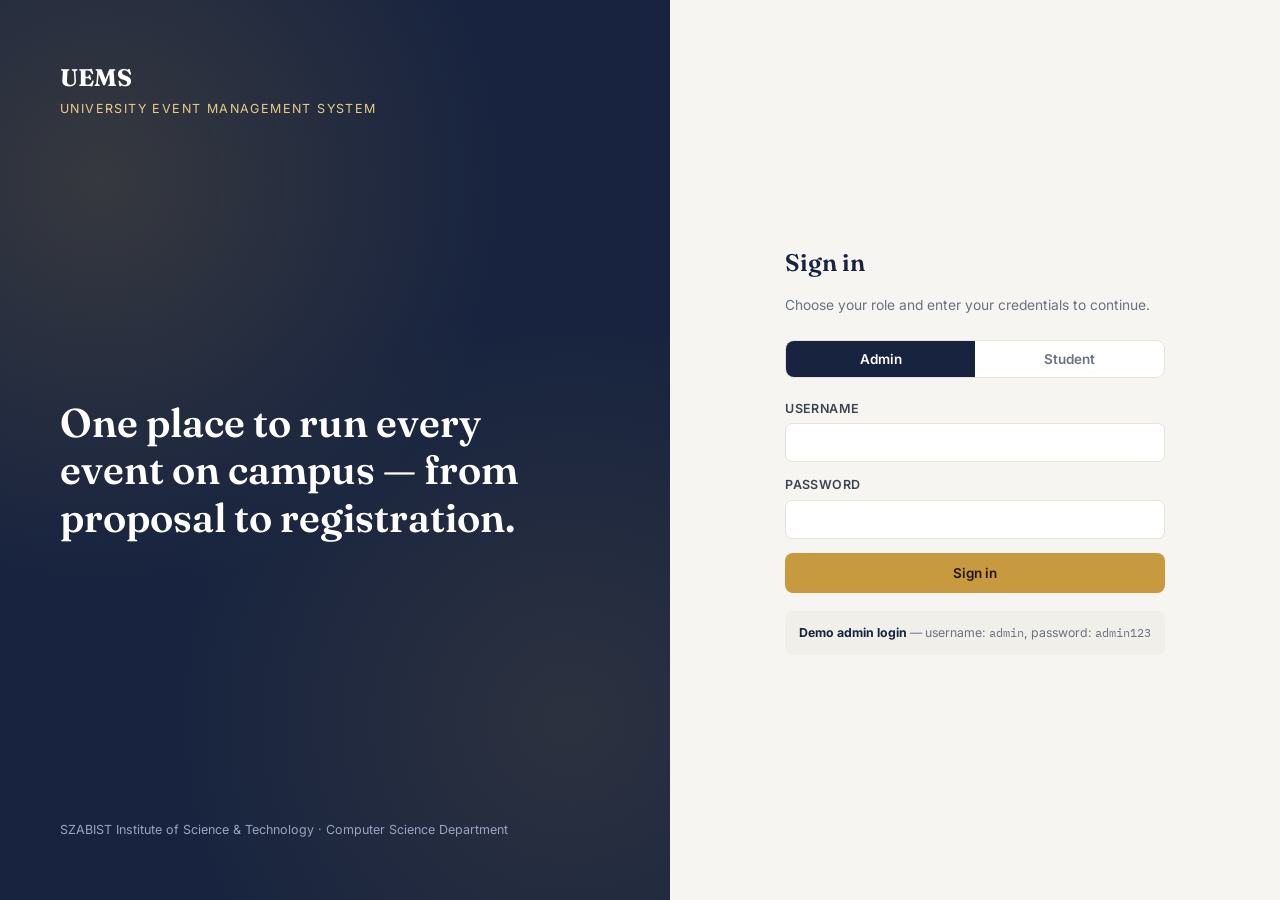
==== admin.html @ 1f8d7c27 "Initial commit" ====
<!DOCTYPE html>
<html lang="en">
<head>
<meta charset="UTF-8" />
<meta name="viewport" content="width=device-width, initial-scale=1.0" />
<title>UEMS — Admin</title>
<link rel="stylesheet" href="style.css" />
</head>
<body>

<div class="shell">
  <aside class="sidebar">
    <div class="brand">
      <div class="mark">UEMS</div>
      <div class="sub">Admin Console</div>
    </div>
    <nav class="nav-group">
      <button class="nav-btn active" data-view="students" onclick="showView('students')">Manage Students</button>
      <button class="nav-btn" data-view="events" onclick="showView('events')">Manage Events</button>
    </nav>
    <div class="sidebar-footer">
      <div class="session-card"><strong id="sessionName">—</strong>Administrator</div>
      <button class="logout-btn" onclick="handleLogout()">Log out</button>
    </div>
  </aside>

  <main class="main">

    <!-- ===================== STUDENTS VIEW ===================== -->
    <section class="view active" id="view-students">
      <div class="page-head">
        <div>
          <h1>Manage Students</h1>
          <p>Add, update, and search student records.</p>
        </div>
        <button class="btn btn-gold" onclick="openStudentModal()">+ Add Student</button>
      </div>

      <div class="panel">
        <div class="panel-head">
          <h2>All Students</h2>
          <div class="toolbar">
            <input class="search-input" id="studentSearch" placeholder="Search by name, roll no, email, department…" oninput="renderStudents()" />
          </div>
        </div>
        <div id="studentsTableWrap"></div>
      </div>
    </section>

    <!-- ===================== EVENTS VIEW ===================== -->
    <section class="view" id="view-events">
      <div class="page-head">
        <div>
          <h1>Manage Events</h1>
          <p>Create, update, and search campus events.</p>
        </div>
        <button class="btn btn-gold" onclick="openEventModal()">+ Add Event</button>
      </div>

      <div class="panel">
        <div class="panel-head">
          <h2>All Events</h2>
          <div class="toolbar">
            <select class="select-input" id="eventCategoryFilter" onchange="renderEvents()"></select>
            <input class="search-input" id="eventSearch" placeholder="Search by title, venue, category…" oninput="renderEvents()" />
          </div>
        </div>
        <div id="eventsTableWrap"></div>
      </div>
    </section>

  </main>
</div>

<!-- Student modal -->
<div class="modal-backdrop" id="studentModalBackdrop">
  <div class="modal">
    <div class="modal-head">
      <h2 id="studentModalTitle">Add Student</h2>
      <button class="modal-close" onclick="closeStudentModal()">&times;</button>
    </div>
    <form id="studentForm" onsubmit="submitStudentForm(event)">
      <input type="hidden" id="studentEditingId" />
      <div class="form-grid">
        <div class="field">
          <label for="sf-studentId">Student ID</label>
          <input id="sf-studentId" required placeholder="e.g. STU-1010" />
        </div>
        <div class="field">
          <label for="sf-rollNumber">Roll Number</label>
          <input id="sf-rollNumber" required placeholder="e.g. BSSE-090" />
        </div>
        <div class="field span-2">
          <label for="sf-name">Full Name</label>
          <input id="sf-name" required />
        </div>
        <div class="field span-2">
          <label for="sf-email">Email</label>
          <input id="sf-email" type="email" required />
        </div>
        <div class="field">
          <label for="sf-department">Department</label>
          <input id="sf-department" required placeholder="e.g. Computer Science" />
        </div>
        <div class="field">
          <label for="sf-semester">Semester</label>
          <input id="sf-semester" type="number" min="1" max="12" required />
        </div>
      </div>

      <div id="loginFieldsGroup">
        <div class="form-grid">
          <div class="field">
            <label for="sf-username">Login Username</label>
            <input id="sf-username" placeholder="for student's account" />
          </div>
          <div class="field">
            <label for="sf-password">Login Password</label>
            <input id="sf-password" placeholder="for student's account" />
          </div>
        </div>
      </div>

      <div class="modal-actions">
        <button type="button" class="btn btn-ghost" onclick="closeStudentModal()">Cancel</button>
        <button type="submit" class="btn btn-primary">Save Student</button>
      </div>
    </form>
  </div>
</div>

<!-- Event modal -->
<div class="modal-backdrop" id="eventModalBackdrop">
  <div class="modal">
    <div class="modal-head">
      <h2 id="eventModalTitle">Add Event</h2>
      <button class="modal-close" onclick="closeEventModal()">&times;</button>
    </div>
    <form id="eventForm" onsubmit="submitEventForm(event)">
      <input type="hidden" id="eventEditingId" />
      <div class="form-grid">
        <div class="field span-2">
          <label for="ef-title">Event Title</label>
          <input id="ef-title" required />
        </div>
        <div class="field span-2">
          <label for="ef-description">Description</label>
          <textarea id="ef-description" required></textarea>
        </div>
        <div class="field">
          <label for="ef-category">Category</label>
          <input id="ef-category" required placeholder="e.g. Technology, Sports, Cultural" />
        </div>
        <div class="field">
          <label for="ef-venue">Venue</label>
          <input id="ef-venue" required />
        </div>
        <div class="field">
          <label for="ef-date">Date</label>
          <input id="ef-date" type="date" required />
        </div>
        <div class="field">
          <label for="ef-maxParticipants">Max Participants</label>
          <input id="ef-maxParticipants" type="number" min="1" required />
        </div>
        <div class="field">
          <label for="ef-startTime">Start Time</label>
          <input id="ef-startTime" type="time" required />
        </div>
        <div class="field">
          <label for="ef-endTime">End Time</label>
          <input id="ef-endTime" type="time" required />
        </div>
      </div>
      <div class="modal-actions">
        <button type="button" class="btn btn-ghost" onclick="closeEventModal()">Cancel</button>
        <button type="submit" class="btn btn-primary">Save Event</button>
      </div>
    </form>
  </div>
</div>

<div id="toast"></div>

<script src="db.js"></script>
<script src="auth.js"></script>
<script src="util.js"></script>
<script src="admin.js"></script>
</body>
</html>
---- style.css ----
/* ============================================================
   UEMS Design Tokens
   Palette: ink navy (surface/brand), muted gold (accent/action),
   off-white (page bg), slate (body text), plus semantic
   success/danger for registration states.
   Type: Fraunces (display, used sparingly) + Inter (UI/body) +
   IBM Plex Mono (IDs, timestamps, capacity counters).
   ============================================================ */

@import url("https://fonts.googleapis.com/css2?family=Fraunces:opsz,wght@9..144,500;9..144,600;9..144,700&family=Inter:wght@400;500;600;700&family=IBM+Plex+Mono:wght@400;500&display=swap");

:root {
  --ink: #17233f;
  --ink-2: #223257;
  --gold: #c79a3f;
  --gold-light: #e7cd8b;
  --paper: #f6f5f1;
  --card: #ffffff;
  --slate: #3d4451;
  --slate-soft: #6b7280;
  --line: #e4e2da;
  --success: #2f8f5b;
  --success-bg: #e8f5ee;
  --danger: #c1443b;
  --danger-bg: #fbeae8;
  --radius: 10px;
  --shadow: 0 1px 2px rgba(23, 35, 63, 0.06), 0 4px 16px rgba(23, 35, 63, 0.06);
  --focus: 0 0 0 3px rgba(199, 154, 63, 0.35);
}

* { box-sizing: border-box; }

html, body {
  margin: 0;
  padding: 0;
  background: var(--paper);
  color: var(--slate);
  font-family: "Inter", system-ui, sans-serif;
  font-size: 15px;
  line-height: 1.5;
}

h1, h2, h3, .display {
  font-family: "Fraunces", Georgia, serif;
  color: var(--ink);
  font-weight: 600;
  margin: 0;
}

code, .mono, .seat-count, .id-tag {
  font-family: "IBM Plex Mono", monospace;
}

a { color: inherit; }

button, input, select, textarea {
  font-family: inherit;
  font-size: inherit;
}

:focus-visible {
  outline: none;
  box-shadow: var(--focus);
  border-radius: 4px;
}

/* ---------- Layout shell (admin / student dashboards) ---------- */

.shell {
  display: grid;
  grid-template-columns: 240px 1fr;
  min-height: 100vh;
}

.sidebar {
  background: var(--ink);
  color: #eef0f6;
  padding: 28px 20px;
  display: flex;
  flex-direction: column;
  gap: 28px;
}

.brand {
  display: flex;
  flex-direction: column;
  gap: 2px;
  padding-bottom: 20px;
  border-bottom: 1px solid rgba(255,255,255,0.12);
}

.brand .mark {
  font-family: "Fraunces", serif;
  font-size: 21px;
  font-weight: 700;
  color: #fff;
  letter-spacing: 0.2px;
}

.brand .sub {
  font-size: 11.5px;
  color: var(--gold-light);
  text-transform: uppercase;
  letter-spacing: 1.2px;
}

.nav-group { display: flex; flex-direction: column; gap: 4px; }

.nav-btn {
  display: flex;
  align-items: center;
  gap: 10px;
  padding: 10px 12px;
  border-radius: 8px;
  border: none;
  background: transparent;
  color: #c7cde0;
  text-align: left;
  cursor: pointer;
  font-size: 14px;
  font-weight: 500;
  transition: background 0.15s, color 0.15s;
}

.nav-btn:hover { background: rgba(255,255,255,0.06); color: #fff; }

.nav-btn.active {
  background: var(--ink-2);
  color: #fff;
  box-shadow: inset 3px 0 0 var(--gold);
}

.sidebar-footer {
  margin-top: auto;
  display: flex;
  flex-direction: column;
  gap: 10px;
  padding-top: 20px;
  border-top: 1px solid rgba(255,255,255,0.12);
}

.session-card {
  font-size: 12.5px;
  color: #aeb6cf;
  line-height: 1.4;
}

.session-card strong { display: block; color: #fff; font-size: 14px; font-weight: 600; }

.logout-btn {
  border: 1px solid rgba(255,255,255,0.18);
  background: transparent;
  color: #eef0f6;
  padding: 9px 12px;
  border-radius: 8px;
  cursor: pointer;
  font-size: 13.5px;
  font-weight: 500;
}

.logout-btn:hover { background: rgba(255,255,255,0.08); }

.main {
  padding: 32px 40px 60px;
  max-width: 1180px;
}

.page-head {
  display: flex;
  align-items: baseline;
  justify-content: space-between;
  margin-bottom: 22px;
  flex-wrap: wrap;
  gap: 10px;
}

.page-head h1 { font-size: 26px; }
.page-head p { margin: 4px 0 0; color: var(--slate-soft); font-size: 14px; }

.view { display: none; }
.view.active { display: block; }

/* ---------- Cards / panels ---------- */

.panel {
  background: var(--card);
  border: 1px solid var(--line);
  border-radius: var(--radius);
  box-shadow: var(--shadow);
  padding: 22px 24px;
  margin-bottom: 22px;
}

.panel-head {
  display: flex;
  align-items: center;
  justify-content: space-between;
  margin-bottom: 16px;
  gap: 12px;
  flex-wrap: wrap;
}

.panel-head h2 { font-size: 18px; }

.toolbar {
  display: flex;
  gap: 10px;
  align-items: center;
  flex-wrap: wrap;
}

/* ---------- Buttons ---------- */

.btn {
  display: inline-flex;
  align-items: center;
  gap: 6px;
  padding: 9px 16px;
  border-radius: 8px;
  border: 1px solid transparent;
  font-weight: 600;
  font-size: 13.5px;
  cursor: pointer;
  transition: transform 0.08s ease, filter 0.15s;
  white-space: nowrap;
}
.btn:active { transform: translateY(1px); }

.btn-primary { background: var(--ink); color: #fff; }
.btn-primary:hover { filter: brightness(1.15); }

.btn-gold { background: var(--gold); color: #24170a; }
.btn-gold:hover { filter: brightness(1.06); }

.btn-ghost { background: transparent; color: var(--ink); border-color: var(--line); }
.btn-ghost:hover { background: #f0efe9; }

.btn-danger { background: var(--danger-bg); color: var(--danger); }
.btn-danger:hover { filter: brightness(0.97); }

.btn-sm { padding: 6px 11px; font-size: 12.5px; border-radius: 6px; }
.btn:disabled { opacity: 0.5; cursor: not-allowed; }

/* ---------- Forms ---------- */

.field { display: flex; flex-direction: column; gap: 5px; margin-bottom: 14px; }
.field label { font-size: 12.5px; font-weight: 600; color: var(--slate); text-transform: uppercase; letter-spacing: 0.4px; }

.field input, .field select, .field textarea {
  border: 1px solid var(--line);
  border-radius: 7px;
  padding: 9px 11px;
  background: #fff;
  color: var(--ink);
}

.field textarea { resize: vertical; min-height: 70px; }

.form-grid { display: grid; grid-template-columns: 1fr 1fr; gap: 0 16px; }
.form-grid .span-2 { grid-column: 1 / -1; }

.search-input {
  border: 1px solid var(--line);
  border-radius: 8px;
  padding: 9px 13px;
  min-width: 220px;
  background: #fff;
}

.select-input {
  border: 1px solid var(--line);
  border-radius: 8px;
  padding: 9px 13px;
  background: #fff;
}

/* ---------- Table ---------- */

table { width: 100%; border-collapse: collapse; font-size: 13.8px; }
thead th {
  text-align: left;
  font-size: 11.5px;
  text-transform: uppercase;
  letter-spacing: 0.5px;
  color: var(--slate-soft);
  padding: 0 10px 10px;
  border-bottom: 1px solid var(--line);
}
tbody td { padding: 12px 10px; border-bottom: 1px solid #efeee8; vertical-align: middle; }
tbody tr:hover { background: #fbfaf7; }
.row-actions { display: flex; gap: 8px; justify-content: flex-end; }

.empty-state {
  text-align: center;
  padding: 40px 20px;
  color: var(--slate-soft);
}
.empty-state .display { font-size: 18px; margin-bottom: 6px; color: var(--ink); }

/* ---------- Badges / tags ---------- */

.tag {
  display: inline-block;
  padding: 3px 9px;
  border-radius: 20px;
  font-size: 11.5px;
  font-weight: 600;
  background: #eef1f8;
  color: var(--ink-2);
}
.id-tag { color: var(--slate-soft); font-size: 12px; }

/* ---------- Seat meter (signature element) ---------- */

.seat-meter { display: flex; align-items: center; gap: 8px; }
.seat-dots { display: flex; gap: 3px; }
.seat-dot {
  width: 6px; height: 6px; border-radius: 50%;
  background: var(--line);
}
.seat-dot.filled { background: var(--gold); }
.seat-dot.full { background: var(--danger); }
.seat-count { font-size: 12px; color: var(--slate-soft); }

/* ---------- Event cards (student view) ---------- */

.event-grid {
  display: grid;
  grid-template-columns: repeat(auto-fill, minmax(300px, 1fr));
  gap: 16px;
}

.event-card {
  background: var(--card);
  border: 1px solid var(--line);
  border-radius: var(--radius);
  padding: 18px;
  box-shadow: var(--shadow);
  display: flex;
  flex-direction: column;
  gap: 10px;
}

.event-card .cat-row { display: flex; justify-content: space-between; align-items: center; }
.event-card h3 { font-size: 17px; }
.event-card .desc { font-size: 13.5px; color: var(--slate-soft); flex-grow: 1; }
.event-card .meta { font-size: 12.8px; color: var(--slate); display: flex; flex-direction: column; gap: 3px; }
.event-card .meta span { display: flex; gap: 6px; }
.event-card .meta b { color: var(--ink); font-weight: 600; min-width: 46px; }
.event-card .card-foot { display: flex; justify-content: space-between; align-items: center; margin-top: 4px; }

/* ---------- Toast ---------- */

#toast {
  position: fixed;
  bottom: 22px;
  right: 22px;
  background: var(--ink);
  color: #fff;
  padding: 12px 18px;
  border-radius: 8px;
  font-size: 13.5px;
  box-shadow: var(--shadow);
  opacity: 0;
  transform: translateY(8px);
  pointer-events: none;
  transition: opacity 0.2s, transform 0.2s;
  z-index: 50;
  max-width: 320px;
}
#toast.show { opacity: 1; transform: translateY(0); }
#toast.error { background: var(--danger); }
#toast.success { background: var(--success); }

/* ---------- Modal ---------- */

.modal-backdrop {
  position: fixed; inset: 0;
  background: rgba(23, 35, 63, 0.45);
  display: none;
  align-items: center;
  justify-content: center;
  z-index: 40;
  padding: 20px;
}
.modal-backdrop.open { display: flex; }

.modal {
  background: #fff;
  border-radius: 12px;
  padding: 26px 28px;
  width: 100%;
  max-width: 520px;
  max-height: 88vh;
  overflow-y: auto;
  box-shadow: 0 20px 60px rgba(0,0,0,0.25);
}
.modal-head { display: flex; justify-content: space-between; align-items: center; margin-bottom: 16px; }
.modal-head h2 { font-size: 19px; }
.modal-close { background: none; border: none; font-size: 20px; cursor: pointer; color: var(--slate-soft); line-height: 1; }
.modal-actions { display: flex; justify-content: flex-end; gap: 10px; margin-top: 6px; }

/* ---------- Login page ---------- */

.login-shell {
  min-height: 100vh;
  display: grid;
  grid-template-columns: 1.1fr 1fr;
}

.login-brand {
  background: var(--ink);
  background-image:
    radial-gradient(circle at 15% 20%, rgba(199,154,63,0.18), transparent 45%),
    radial-gradient(circle at 85% 80%, rgba(199,154,63,0.12), transparent 45%);
  color: #fff;
  padding: 60px;
  display: flex;
  flex-direction: column;
  justify-content: space-between;
}

.login-brand .mark { font-family: "Fraunces", serif; font-size: 24px; font-weight: 700; }
.login-brand .tag-sub { color: var(--gold-light); font-size: 12.5px; text-transform: uppercase; letter-spacing: 1.4px; margin-top: 4px; }

.login-brand .headline {
  font-family: "Fraunces", serif;
  font-size: 40px;
  font-weight: 600;
  line-height: 1.18;
  max-width: 460px;
}

.login-brand .foot { font-size: 12.5px; color: #9aa3c0; }

.login-form-side {
  display: flex;
  align-items: center;
  justify-content: center;
  padding: 40px;
}

.login-card {
  width: 100%;
  max-width: 380px;
}

.login-card h1 { font-size: 24px; margin-bottom: 6px; }
.login-card .lede { color: var(--slate-soft); font-size: 13.8px; margin-bottom: 24px; }

.role-toggle {
  display: flex;
  border: 1px solid var(--line);
  border-radius: 9px;
  overflow: hidden;
  margin-bottom: 22px;
}
.role-toggle button {
  flex: 1;
  padding: 10px;
  border: none;
  background: #fff;
  color: var(--slate-soft);
  font-weight: 600;
  font-size: 13.5px;
  cursor: pointer;
}
.role-toggle button.active { background: var(--ink); color: #fff; }

.hint-box {
  margin-top: 18px;
  background: #f0efe9;
  border-radius: 8px;
  padding: 12px 14px;
  font-size: 12.3px;
  color: var(--slate-soft);
  line-height: 1.6;
}
.hint-box b { color: var(--ink); }

.error-msg {
  background: var(--danger-bg);
  color: var(--danger);
  padding: 9px 12px;
  border-radius: 7px;
  font-size: 13px;
  margin-bottom: 14px;
  display: none;
}
.error-msg.show { display: block; }

@media (max-width: 900px) {
  .login-shell { grid-template-columns: 1fr; }
  .login-brand { padding: 34px; }
  .shell { grid-template-columns: 1fr; }
  .sidebar { flex-direction: row; align-items: center; overflow-x: auto; }
  .brand, .sidebar-footer { display: none; }
  .main { padding: 22px; }
  .form-grid { grid-template-columns: 1fr; }
}
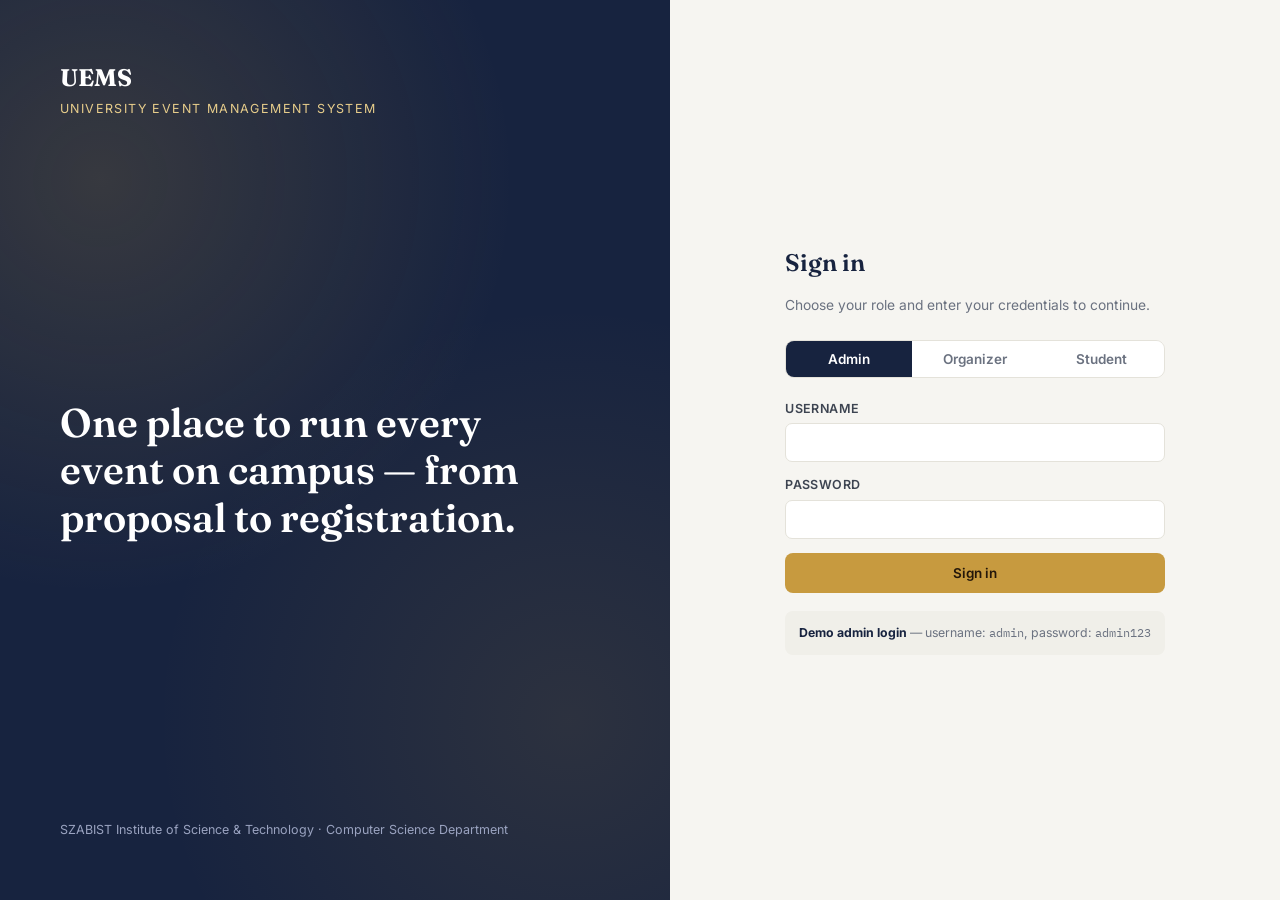
==== commit f575ec55: "feat: implement organizer role, QR-based event deep linking, and session-aware login redirection" ====
--- a/admin.html
+++ b/admin.html
@@ -15,10 +15,21 @@
       <div class="sub">Admin Console</div>
     </div>
     <nav class="nav-group">
-      <button class="nav-btn active" data-view="students" onclick="showView('students')">Manage Students</button>
+      <button class="nav-btn active" data-view="dashboard" onclick="showView('dashboard')">Dashboard</button>
+      <button class="nav-btn" data-view="approvals" onclick="showView('approvals')">Approve Events</button>
+      <button class="nav-btn" data-view="students" onclick="showView('students')">Manage Students</button>
+      <button class="nav-btn" data-view="organizers" onclick="showView('organizers')">Organizers</button>
       <button class="nav-btn" data-view="events" onclick="showView('events')">Manage Events</button>
+      <button class="nav-btn" data-view="reports" onclick="showView('reports')">Reports</button>
     </nav>
     <div class="sidebar-footer">
+      <div class="notif-bell-wrap" id="notifBellWrap">
+        <button class="notif-bell" onclick="toggleNotifPanel()">
+          <span>🔔 Notifications</span>
+          <span class="notif-badge" id="notifBadge"></span>
+        </button>
+        <div class="notif-panel" id="notifPanel"></div>
+      </div>
       <div class="session-card"><strong id="sessionName">—</strong>Administrator</div>
       <button class="logout-btn" onclick="handleLogout()">Log out</button>
     </div>
@@ -26,41 +37,87 @@
 
   <main class="main">
 
+    <!-- ===================== DASHBOARD ===================== -->
+    <section class="view active" id="view-dashboard">
+      <div class="page-head">
+        <div><h1>Dashboard</h1><p>A live snapshot of events, students, and participation.</p></div>
+      </div>
+
+      <div class="stat-grid" id="statGrid"></div>
+
+      <div class="chart-row">
+        <div class="panel">
+          <div class="panel-head"><h2>Registrations by Category</h2></div>
+          <div id="regByCategoryChart"></div>
+        </div>
+        <div class="panel">
+          <div class="panel-head"><h2>Event Status</h2></div>
+          <div id="statusDonutChart"></div>
+        </div>
+      </div>
+
+      <div class="panel">
+        <div class="panel-head"><h2>Attendance (all completed events)</h2></div>
+        <div id="attendanceDonutChart"></div>
+      </div>
+    </section>
+
+    <!-- ===================== APPROVALS ===================== -->
+    <section class="view" id="view-approvals">
+      <div class="page-head">
+        <div><h1>Approve Events</h1><p>Review events submitted by organizers. Only approved events are visible to students.</p></div>
+      </div>
+      <div class="panel">
+        <div id="approvalsWrap"></div>
+      </div>
+    </section>
+
     <!-- ===================== STUDENTS VIEW ===================== -->
-    <section class="view active" id="view-students">
-      <div class="page-head">
-        <div>
-          <h1>Manage Students</h1>
-          <p>Add, update, and search student records.</p>
-        </div>
+    <section class="view" id="view-students">
+      <div class="page-head">
+        <div><h1>Manage Students</h1><p>Add, update, and search student records.</p></div>
         <button class="btn btn-gold" onclick="openStudentModal()">+ Add Student</button>
       </div>
-
       <div class="panel">
         <div class="panel-head">
           <h2>All Students</h2>
-          <div class="toolbar">
-            <input class="search-input" id="studentSearch" placeholder="Search by name, roll no, email, department…" oninput="renderStudents()" />
-          </div>
+          <div class="toolbar"><input class="search-input" id="studentSearch" placeholder="Search by name, roll no, email, department…" oninput="renderStudents()" /></div>
         </div>
         <div id="studentsTableWrap"></div>
+      </div>
+    </section>
+
+    <!-- ===================== ORGANIZERS VIEW ===================== -->
+    <section class="view" id="view-organizers">
+      <div class="page-head">
+        <div><h1>Organizers</h1><p>Create Event Organizer accounts and see what they've submitted.</p></div>
+        <button class="btn btn-gold" onclick="openOrganizerModal()">+ Add Organizer</button>
+      </div>
+      <div class="panel">
+        <div class="panel-head">
+          <h2>All Organizers</h2>
+          <div class="toolbar"><input class="search-input" id="organizerSearch" placeholder="Search by name, email, department…" oninput="renderOrganizers()" /></div>
+        </div>
+        <div id="organizersTableWrap"></div>
       </div>
     </section>
 
     <!-- ===================== EVENTS VIEW ===================== -->
     <section class="view" id="view-events">
       <div class="page-head">
-        <div>
-          <h1>Manage Events</h1>
-          <p>Create, update, and search campus events.</p>
-        </div>
+        <div><h1>Manage Events</h1><p>Create, update, and search campus events.</p></div>
         <button class="btn btn-gold" onclick="openEventModal()">+ Add Event</button>
       </div>
-
       <div class="panel">
         <div class="panel-head">
           <h2>All Events</h2>
           <div class="toolbar">
+            <select class="select-input" id="eventStatusFilter" onchange="renderEvents()">
+              <option value="All">All statuses</option>
+              <option value="approved">Approved</option>
+              <option value="pending">Pending</option>
+              <option value="rejected">Rejected</option>
+            </select>
             <select class="select-input" id="eventCategoryFilter" onchange="renderEvents()"></select>
             <input class="search-input" id="eventSearch" placeholder="Search by title, venue, category…" oninput="renderEvents()" />
           </div>
@@ -69,6 +126,29 @@
       </div>
     </section>
 
+    <!-- ===================== REPORTS VIEW ===================== -->
+    <section class="view" id="view-reports">
+      <div class="page-head">
+        <div><h1>Reports</h1><p>Filter and export insight across events, students, and attendance.</p></div>
+      </div>
+      <div class="panel">
+        <div class="report-tabs" id="reportTabs">
+          <button class="report-tab active" data-report="registrations" onclick="setReportType('registrations')">Event-wise Registrations</button>
+          <button class="report-tab" data-report="participation" onclick="setReportType('participation')">Student Participation</button>
+          <button class="report-tab" data-report="attendance" onclick="setReportType('attendance')">Event Attendance</button>
+          <button class="report-tab" data-report="presentAbsent" onclick="setReportType('presentAbsent')">Present/Absent Stats</button>
+        </div>
+        <div class="filter-row">
+          <select id="filterEvent"></select>
+          <input type="date" id="filterDate" />
+          <select id="filterDepartment"></select>
+          <select id="filterStudent"></select>
+          <button class="btn btn-ghost btn-sm" onclick="clearReportFilters()">Clear filters</button>
+        </div>
+        <div id="reportOutput"></div>
+      </div>
+    </section>
+
   </main>
 </div>
 
@@ -82,48 +162,46 @@
     <form id="studentForm" onsubmit="submitStudentForm(event)">
       <input type="hidden" id="studentEditingId" />
       <div class="form-grid">
-        <div class="field">
-          <label for="sf-studentId">Student ID</label>
-          <input id="sf-studentId" required placeholder="e.g. STU-1010" />
-        </div>
-        <div class="field">
-          <label for="sf-rollNumber">Roll Number</label>
-          <input id="sf-rollNumber" required placeholder="e.g. BSSE-090" />
-        </div>
-        <div class="field span-2">
-          <label for="sf-name">Full Name</label>
-          <input id="sf-name" required />
-        </div>
-        <div class="field span-2">
-          <label for="sf-email">Email</label>
-          <input id="sf-email" type="email" required />
-        </div>
-        <div class="field">
-          <label for="sf-department">Department</label>
-          <input id="sf-department" required placeholder="e.g. Computer Science" />
-        </div>
-        <div class="field">
-          <label for="sf-semester">Semester</label>
-          <input id="sf-semester" type="number" min="1" max="12" required />
-        </div>
-      </div>
-
+        <div class="field"><label for="sf-studentId">Student ID</label><input id="sf-studentId" required placeholder="e.g. STU-1010" /></div>
+        <div class="field"><label for="sf-rollNumber">Roll Number</label><input id="sf-rollNumber" required placeholder="e.g. BSSE-090" /></div>
+        <div class="field span-2"><label for="sf-name">Full Name</label><input id="sf-name" required /></div>
+        <div class="field span-2"><label for="sf-email">Email</label><input id="sf-email" type="email" required /></div>
+        <div class="field"><label for="sf-department">Department</label><input id="sf-department" required placeholder="e.g. Computer Science" /></div>
+        <div class="field"><label for="sf-semester">Semester</label><input id="sf-semester" type="number" min="1" max="12" required /></div>
+      </div>
       <div id="loginFieldsGroup">
         <div class="form-grid">
-          <div class="field">
-            <label for="sf-username">Login Username</label>
-            <input id="sf-username" placeholder="for student's account" />
-          </div>
-          <div class="field">
-            <label for="sf-password">Login Password</label>
-            <input id="sf-password" placeholder="for student's account" />
-          </div>
-        </div>
-      </div>
-
+          <div class="field"><label for="sf-username">Login Username</label><input id="sf-username" placeholder="for student's account" /></div>
+          <div class="field"><label for="sf-password">Login Password</label><input id="sf-password" placeholder="for student's account" /></div>
+        </div>
+      </div>
       <div class="modal-actions">
         <button type="button" class="btn btn-ghost" onclick="closeStudentModal()">Cancel</button>
         <button type="submit" class="btn btn-primary">Save Student</button>
+      </div>
+    </form>
+  </div>
+</div>
+
+<!-- Organizer modal -->
+<div class="modal-backdrop" id="organizerModalBackdrop">
+  <div class="modal">
+    <div class="modal-head">
+      <h2>Add Organizer</h2>
+      <button class="modal-close" onclick="closeOrganizerModal()">&times;</button>
+    </div>
+    <form id="organizerForm" onsubmit="submitOrganizerForm(event)">
+      <div class="form-grid">
+        <div class="field"><label for="of-organizerId">Organizer ID</label><input id="of-organizerId" required placeholder="e.g. ORG-2010" /></div>
+        <div class="field"><label for="of-department">Department</label><input id="of-department" required /></div>
+        <div class="field span-2"><label for="of-name">Full Name</label><input id="of-name" required /></div>
+        <div class="field span-2"><label for="of-email">Email</label><input id="of-email" type="email" required /></div>
+        <div class="field"><label for="of-username">Login Username</label><input id="of-username" required /></div>
+        <div class="field"><label for="of-password">Login Password</label><input id="of-password" required /></div>
+      </div>
+      <div class="modal-actions">
+        <button type="button" class="btn btn-ghost" onclick="closeOrganizerModal()">Cancel</button>
+        <button type="submit" class="btn btn-primary">Save Organizer</button>
       </div>
     </form>
   </div>
@@ -139,38 +217,14 @@
     <form id="eventForm" onsubmit="submitEventForm(event)">
       <input type="hidden" id="eventEditingId" />
       <div class="form-grid">
-        <div class="field span-2">
-          <label for="ef-title">Event Title</label>
-          <input id="ef-title" required />
-        </div>
-        <div class="field span-2">
-          <label for="ef-description">Description</label>
-          <textarea id="ef-description" required></textarea>
-        </div>
-        <div class="field">
-          <label for="ef-category">Category</label>
-          <input id="ef-category" required placeholder="e.g. Technology, Sports, Cultural" />
-        </div>
-        <div class="field">
-          <label for="ef-venue">Venue</label>
-          <input id="ef-venue" required />
-        </div>
-        <div class="field">
-          <label for="ef-date">Date</label>
-          <input id="ef-date" type="date" required />
-        </div>
-        <div class="field">
-          <label for="ef-maxParticipants">Max Participants</label>
-          <input id="ef-maxParticipants" type="number" min="1" required />
-        </div>
-        <div class="field">
-          <label for="ef-startTime">Start Time</label>
-          <input id="ef-startTime" type="time" required />
-        </div>
-        <div class="field">
-          <label for="ef-endTime">End Time</label>
-          <input id="ef-endTime" type="time" required />
-        </div>
+        <div class="field span-2"><label for="ef-title">Event Title</label><input id="ef-title" required /></div>
+        <div class="field span-2"><label for="ef-description">Description</label><textarea id="ef-description" required></textarea></div>
+        <div class="field"><label for="ef-category">Category</label><input id="ef-category" required placeholder="e.g. Technology, Sports, Cultural" /></div>
+        <div class="field"><label for="ef-venue">Venue</label><input id="ef-venue" required /></div>
+        <div class="field"><label for="ef-date">Date</label><input id="ef-date" type="date" required /></div>
+        <div class="field"><label for="ef-maxParticipants">Max Participants</label><input id="ef-maxParticipants" type="number" min="1" required /></div>
+        <div class="field"><label for="ef-startTime">Start Time</label><input id="ef-startTime" type="time" required /></div>
+        <div class="field"><label for="ef-endTime">End Time</label><input id="ef-endTime" type="time" required /></div>
       </div>
       <div class="modal-actions">
         <button type="button" class="btn btn-ghost" onclick="closeEventModal()">Cancel</button>
@@ -180,11 +234,30 @@
   </div>
 </div>
 
+<!-- Reject reason modal -->
+<div class="modal-backdrop" id="rejectModalBackdrop">
+  <div class="modal">
+    <div class="modal-head"><h2>Reject Event</h2><button class="modal-close" onclick="closeRejectModal()">&times;</button></div>
+    <form id="rejectForm" onsubmit="submitRejectForm(event)">
+      <input type="hidden" id="rejectEventId" />
+      <div class="field"><label for="rf-reason">Reason</label><textarea id="rf-reason" required placeholder="Let the organizer know why this was rejected…"></textarea></div>
+      <div class="modal-actions">
+        <button type="button" class="btn btn-ghost" onclick="closeRejectModal()">Cancel</button>
+        <button type="submit" class="btn btn-danger">Reject Event</button>
+      </div>
+    </form>
+  </div>
+</div>
+
 <div id="toast"></div>
 
+<script src="qrcode.min.js"></script>
 <script src="db.js"></script>
 <script src="auth.js"></script>
 <script src="util.js"></script>
+<script src="charts.js"></script>
+<script src="qr.js"></script>
+<script src="notifications.js"></script>
 <script src="admin.js"></script>
 </body>
 </html>
--- a/style.css
+++ b/style.css
@@ -489,6 +489,174 @@
 }
 .error-msg.show { display: block; }
 
+/* ---------- Status badges ---------- */
+
+.status-badge {
+  display: inline-flex;
+  align-items: center;
+  gap: 5px;
+  padding: 3px 10px;
+  border-radius: 20px;
+  font-size: 11.5px;
+  font-weight: 700;
+  text-transform: uppercase;
+  letter-spacing: 0.4px;
+}
+.status-badge.approved { background: var(--success-bg); color: var(--success); }
+.status-badge.pending { background: #fdf3e3; color: #96701f; }
+.status-badge.rejected { background: var(--danger-bg); color: var(--danger); }
+.status-badge.present { background: var(--success-bg); color: var(--success); }
+.status-badge.absent { background: var(--danger-bg); color: var(--danger); }
+.status-badge.unmarked { background: #eef1f8; color: var(--slate-soft); }
+
+/* ---------- Notification bell ---------- */
+
+.notif-bell-wrap { position: relative; }
+
+.notif-bell {
+  width: 100%;
+  display: flex;
+  align-items: center;
+  gap: 10px;
+  justify-content: space-between;
+  padding: 9px 12px;
+  border-radius: 8px;
+  border: 1px solid rgba(255,255,255,0.18);
+  background: transparent;
+  color: #eef0f6;
+  cursor: pointer;
+  font-size: 13.5px;
+  font-weight: 500;
+}
+.notif-bell:hover { background: rgba(255,255,255,0.08); }
+
+.notif-badge {
+  min-width: 18px;
+  height: 18px;
+  padding: 0 5px;
+  border-radius: 10px;
+  background: var(--danger);
+  color: #fff;
+  font-size: 10.5px;
+  font-weight: 700;
+  display: none;
+  align-items: center;
+  justify-content: center;
+}
+
+.notif-panel {
+  display: none;
+  position: absolute;
+  bottom: calc(100% + 8px);
+  left: 0;
+  width: 320px;
+  max-height: 380px;
+  overflow-y: auto;
+  background: #fff;
+  border-radius: 10px;
+  box-shadow: 0 12px 40px rgba(0,0,0,0.22);
+  z-index: 60;
+  color: var(--slate);
+}
+.notif-panel.open { display: block; }
+
+.notif-panel-head {
+  display: flex;
+  justify-content: space-between;
+  align-items: center;
+  padding: 12px 14px;
+  border-bottom: 1px solid var(--line);
+  font-weight: 700;
+  font-size: 13px;
+  color: var(--ink);
+}
+.notif-markread { background: none; border: none; color: var(--gold); font-size: 11.5px; font-weight: 600; cursor: pointer; }
+.notif-empty { padding: 20px 14px; font-size: 13px; color: var(--slate-soft); }
+.notif-list { display: flex; flex-direction: column; }
+
+.notif-item {
+  display: flex;
+  gap: 10px;
+  padding: 11px 14px;
+  border-bottom: 1px solid #f2f1ec;
+}
+.notif-item.unread { background: #fbf7ec; }
+.notif-icon { font-size: 15px; }
+.notif-msg { font-size: 12.8px; color: var(--slate); line-height: 1.4; }
+.notif-time { font-size: 11px; color: var(--slate-soft); margin-top: 3px; }
+
+/* ---------- Dashboard stat cards ---------- */
+
+.stat-grid {
+  display: grid;
+  grid-template-columns: repeat(auto-fit, minmax(160px, 1fr));
+  gap: 14px;
+  margin-bottom: 22px;
+}
+
+.stat-card {
+  background: var(--card);
+  border: 1px solid var(--line);
+  border-radius: var(--radius);
+  padding: 18px 18px 16px;
+  box-shadow: var(--shadow);
+}
+.stat-card .stat-value { font-family: "Fraunces", serif; font-size: 30px; font-weight: 700; color: var(--ink); line-height: 1; }
+.stat-card .stat-label { font-size: 12px; color: var(--slate-soft); margin-top: 6px; text-transform: uppercase; letter-spacing: 0.4px; }
+.stat-card.accent { border-top: 3px solid var(--gold); }
+
+.chart-row { display: grid; grid-template-columns: 1.3fr 1fr; gap: 20px; }
+@media (max-width: 1000px) { .chart-row { grid-template-columns: 1fr; } }
+
+/* ---------- QR modal ---------- */
+
+.qr-box { display: flex; flex-direction: column; align-items: center; gap: 12px; padding: 10px 0; }
+.qr-box svg { border: 1px solid var(--line); border-radius: 8px; background: #fff; }
+.qr-link { font-size: 11.5px; color: var(--slate-soft); word-break: break-all; text-align: center; font-family: "IBM Plex Mono", monospace; background: #f0efe9; padding: 8px 10px; border-radius: 6px; }
+
+/* ---------- Reports ---------- */
+
+.report-tabs { display: flex; gap: 8px; flex-wrap: wrap; margin-bottom: 16px; }
+.report-tab {
+  padding: 8px 14px;
+  border-radius: 20px;
+  border: 1px solid var(--line);
+  background: #fff;
+  font-size: 12.8px;
+  font-weight: 600;
+  color: var(--slate);
+  cursor: pointer;
+}
+.report-tab.active { background: var(--ink); color: #fff; border-color: var(--ink); }
+
+.filter-row { display: flex; gap: 10px; flex-wrap: wrap; margin-bottom: 18px; }
+.filter-row select, .filter-row input { border: 1px solid var(--line); border-radius: 8px; padding: 8px 11px; background: #fff; font-size: 13px; }
+
+.summary-strip { display: flex; gap: 14px; flex-wrap: wrap; margin-bottom: 18px; }
+.summary-pill { background: #f0efe9; border-radius: 8px; padding: 8px 14px; font-size: 12.5px; color: var(--slate); }
+.summary-pill b { color: var(--ink); font-family: "IBM Plex Mono", monospace; }
+
+/* ---------- Attendance controls ---------- */
+
+.attendance-toggle { display: flex; gap: 6px; }
+.att-btn {
+  padding: 5px 12px;
+  border-radius: 6px;
+  border: 1px solid var(--line);
+  background: #fff;
+  font-size: 12px;
+  font-weight: 600;
+  cursor: pointer;
+  color: var(--slate);
+}
+.att-btn.present.active { background: var(--success); color: #fff; border-color: var(--success); }
+.att-btn.absent.active { background: var(--danger); color: #fff; border-color: var(--danger); }
+
+/* ---------- Certificate preview ---------- */
+
+.cert-canvas-wrap { display: flex; justify-content: center; margin-bottom: 16px; }
+.cert-canvas-wrap canvas { max-width: 100%; height: auto; border: 1px solid var(--line); border-radius: 8px; }
+
 @media (max-width: 900px) {
   .login-shell { grid-template-columns: 1fr; }
   .login-brand { padding: 34px; }
